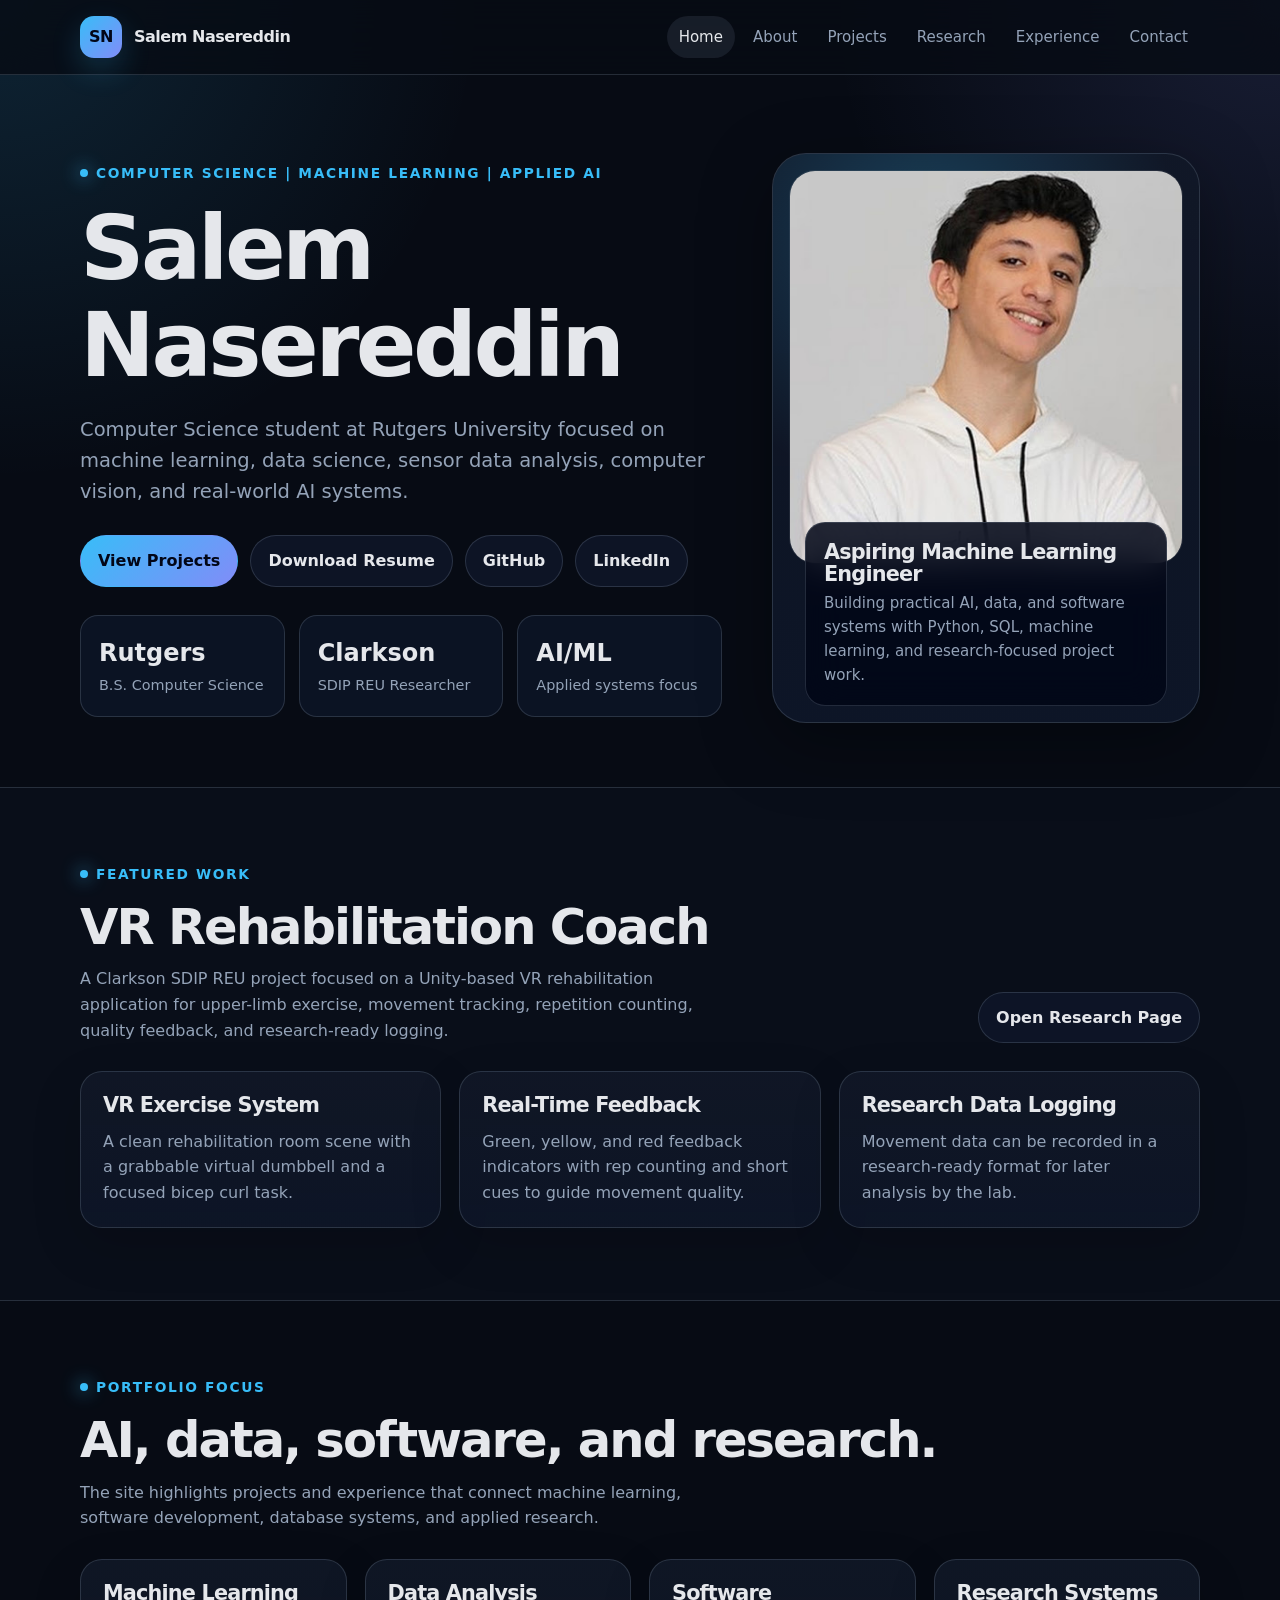
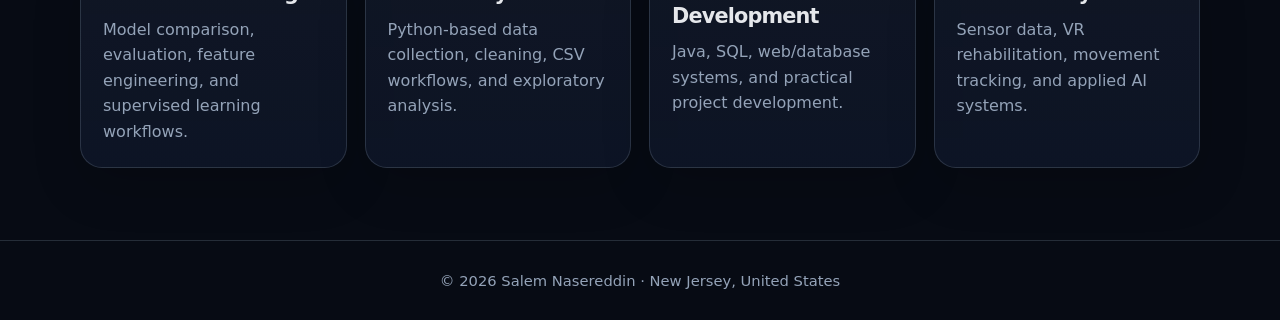
==== index.html @ d1a6cab0 "git commit -m "Initial commit"" ====
<!DOCTYPE html>
<html lang="en">
<head>
  <meta charset="UTF-8" />
  <meta name="viewport" content="width=device-width, initial-scale=1.0" />
  <meta name="description" content="Professional portfolio of Salem Nasereddin, a Rutgers Computer Science student focused on machine learning, data science, and applied AI systems." />
  <title>Salem Nasereddin</title>
  <link rel="stylesheet" href="css/style.css" />
</head>
<body>
  <header class="site-header">
    <nav class="nav container">
      <a class="brand" href="index.html" aria-label="Salem Nasereddin home">
        <span class="brand-mark">SN</span>
        <span>Salem Nasereddin</span>
      </a>
      <button class="menu-toggle" aria-label="Toggle menu" aria-expanded="false">
        <span></span><span></span><span></span>
      </button>
      <div class="nav-links">
        <a class="active" href="index.html">Home</a>
        <a href="about.html">About</a>
        <a href="projects.html">Projects</a>
        <a href="research.html">Research</a>
        <a href="experience.html">Experience</a>
        <a href="contact.html">Contact</a>
      </div>
    </nav>
  </header>

  <main>
    <section class="hero">
      <div class="container hero-grid">
        <div class="reveal">
          <span class="eyebrow">Computer Science | Machine Learning | Applied AI</span>
          <h1>Salem Nasereddin</h1>
          <p class="lead">Computer Science student at Rutgers University focused on machine learning, data science, sensor data analysis, computer vision, and real-world AI systems.</p>
          <div class="hero-actions">
            <a class="btn primary" href="projects.html">View Projects</a>
            <a class="btn secondary" href="assets/Salem_Nasereddin_Resume.pdf" target="_blank" rel="noreferrer">Download Resume</a>
            <a class="btn secondary" href="https://github.com/xs0mx" target="_blank" rel="noreferrer">GitHub</a>
            <a class="btn secondary" href="https://www.linkedin.com/in/salem-nasereddin-930493247/" target="_blank" rel="noreferrer">LinkedIn</a>
          </div>
          <div class="stat-grid">
            <div class="stat"><strong>Rutgers</strong><span>B.S. Computer Science</span></div>
            <div class="stat"><strong>Clarkson</strong><span>SDIP REU Researcher</span></div>
            <div class="stat"><strong>AI/ML</strong><span>Applied systems focus</span></div>
          </div>
        </div>
        <aside class="hero-card reveal">
          <img class="profile-photo" src="assets/profile.jpg" alt="Professional photo of Salem Nasereddin" />
          <div class="quick-card">
            <h3>Aspiring Machine Learning Engineer</h3>
            <p>Building practical AI, data, and software systems with Python, SQL, machine learning, and research-focused project work.</p>
          </div>
        </aside>
      </div>
    </section>

    <section class="section alt">
      <div class="container">
        <div class="section-header reveal">
          <div>
            <span class="eyebrow">Featured Work</span>
            <h2>VR Rehabilitation Coach</h2>
            <p>A Clarkson SDIP REU project focused on a Unity-based VR rehabilitation application for upper-limb exercise, movement tracking, repetition counting, quality feedback, and research-ready logging.</p>
          </div>
          <a class="btn secondary" href="research.html">Open Research Page</a>
        </div>
        <div class="grid-3">
          <article class="card reveal">
            <h3>VR Exercise System</h3>
            <p>A clean rehabilitation room scene with a grabbable virtual dumbbell and a focused bicep curl task.</p>
          </article>
          <article class="card reveal">
            <h3>Real-Time Feedback</h3>
            <p>Green, yellow, and red feedback indicators with rep counting and short cues to guide movement quality.</p>
          </article>
          <article class="card reveal">
            <h3>Research Data Logging</h3>
            <p>Movement data can be recorded in a research-ready format for later analysis by the lab.</p>
          </article>
        </div>
      </div>
    </section>

    <section class="section">
      <div class="container">
        <div class="section-header reveal">
          <div>
            <span class="eyebrow">Portfolio Focus</span>
            <h2>AI, data, software, and research.</h2>
            <p>The site highlights projects and experience that connect machine learning, software development, database systems, and applied research.</p>
          </div>
        </div>
        <div class="grid-4">
          <article class="card reveal">
            <h3>Machine Learning</h3>
            <p>Model comparison, evaluation, feature engineering, and supervised learning workflows.</p>
          </article>
          <article class="card reveal">
            <h3>Data Analysis</h3>
            <p>Python-based data collection, cleaning, CSV workflows, and exploratory analysis.</p>
          </article>
          <article class="card reveal">
            <h3>Software Development</h3>
            <p>Java, SQL, web/database systems, and practical project development.</p>
          </article>
          <article class="card reveal">
            <h3>Research Systems</h3>
            <p>Sensor data, VR rehabilitation, movement tracking, and applied AI systems.</p>
          </article>
        </div>
      </div>
    </section>
  </main>

  <footer class="footer">
    <div class="container">© <span data-year></span> Salem Nasereddin · New Jersey, United States</div>
  </footer>
  <script src="js/script.js"></script>
</body>
</html>
---- css/style.css ----
:root {
  --bg: #070b14;
  --bg-soft: #0d1324;
  --card: #111827;
  --card-2: #0f172a;
  --text: #e5e7eb;
  --muted: #94a3b8;
  --line: rgba(148, 163, 184, 0.22);
  --accent: #38bdf8;
  --accent-2: #818cf8;
  --success: #22c55e;
  --warning: #f59e0b;
  --danger: #ef4444;
  --shadow: 0 20px 70px rgba(0, 0, 0, 0.35);
  --radius: 22px;
}

* {
  box-sizing: border-box;
}

html {
  scroll-behavior: smooth;
}

body {
  margin: 0;
  font-family: Inter, ui-sans-serif, system-ui, -apple-system, BlinkMacSystemFont, "Segoe UI", sans-serif;
  color: var(--text);
  background:
    radial-gradient(circle at top left, rgba(56, 189, 248, 0.14), transparent 30rem),
    radial-gradient(circle at top right, rgba(129, 140, 248, 0.14), transparent 28rem),
    var(--bg);
  line-height: 1.6;
}

body.menu-open {
  overflow: hidden;
}

a {
  color: inherit;
  text-decoration: none;
}

img, video {
  max-width: 100%;
}

.container {
  width: min(1120px, calc(100% - 40px));
  margin: 0 auto;
}

.site-header {
  position: sticky;
  top: 0;
  z-index: 100;
  border-bottom: 1px solid var(--line);
  background: rgba(7, 11, 20, 0.82);
  backdrop-filter: blur(18px);
}

.nav {
  height: 74px;
  display: flex;
  align-items: center;
  justify-content: space-between;
  gap: 24px;
}

.brand {
  display: inline-flex;
  align-items: center;
  gap: 12px;
  font-weight: 800;
  letter-spacing: -0.03em;
}

.brand-mark {
  width: 42px;
  height: 42px;
  border-radius: 14px;
  display: grid;
  place-items: center;
  background: linear-gradient(135deg, var(--accent), var(--accent-2));
  color: #020617;
  font-weight: 900;
  box-shadow: 0 12px 30px rgba(56, 189, 248, 0.2);
}

.nav-links {
  display: flex;
  align-items: center;
  gap: 6px;
}

.nav-links a {
  padding: 9px 12px;
  border-radius: 999px;
  color: var(--muted);
  font-size: 0.94rem;
  transition: 0.2s ease;
}

.nav-links a:hover,
.nav-links a.active {
  color: var(--text);
  background: rgba(148, 163, 184, 0.12);
}

.menu-toggle {
  display: none;
  width: 42px;
  height: 42px;
  border: 1px solid var(--line);
  border-radius: 12px;
  background: rgba(15, 23, 42, 0.8);
  color: var(--text);
  cursor: pointer;
}

.menu-toggle span {
  display: block;
  width: 18px;
  height: 2px;
  margin: 4px auto;
  background: currentColor;
  border-radius: 99px;
}

.hero {
  padding: 78px 0 64px;
}

.hero-grid {
  display: grid;
  grid-template-columns: 1.2fr 0.8fr;
  align-items: center;
  gap: 50px;
}

.eyebrow {
  display: inline-flex;
  align-items: center;
  gap: 8px;
  margin-bottom: 16px;
  color: var(--accent);
  font-size: 0.86rem;
  font-weight: 700;
  text-transform: uppercase;
  letter-spacing: 0.12em;
}

.eyebrow::before {
  content: "";
  width: 8px;
  height: 8px;
  border-radius: 50%;
  background: var(--accent);
  box-shadow: 0 0 18px var(--accent);
}

h1, h2, h3, h4 {
  line-height: 1.08;
  margin: 0;
  letter-spacing: -0.04em;
}

h1 {
  font-size: clamp(3rem, 7vw, 5.9rem);
}

h2 {
  font-size: clamp(2rem, 4vw, 3.1rem);
}

h3 {
  font-size: 1.3rem;
}

.lead {
  margin: 20px 0 0;
  max-width: 710px;
  color: var(--muted);
  font-size: clamp(1.05rem, 2vw, 1.22rem);
}

.hero-actions,
.card-actions {
  display: flex;
  flex-wrap: wrap;
  gap: 12px;
  margin-top: 28px;
}

.btn {
  display: inline-flex;
  align-items: center;
  justify-content: center;
  gap: 8px;
  padding: 12px 17px;
  border: 1px solid transparent;
  border-radius: 999px;
  font-weight: 750;
  transition: transform 0.18s ease, border-color 0.18s ease, background 0.18s ease;
}

.btn:hover {
  transform: translateY(-2px);
}

.btn.primary {
  background: linear-gradient(135deg, var(--accent), var(--accent-2));
  color: #020617;
}

.btn.secondary {
  border-color: var(--line);
  background: rgba(15, 23, 42, 0.82);
  color: var(--text);
}

.hero-card {
  position: relative;
  padding: 16px;
  border: 1px solid var(--line);
  border-radius: calc(var(--radius) + 12px);
  background: linear-gradient(180deg, rgba(17, 24, 39, 0.84), rgba(15, 23, 42, 0.88));
  box-shadow: var(--shadow);
  overflow: hidden;
}

.hero-card::before {
  content: "";
  position: absolute;
  inset: -2px;
  background: radial-gradient(circle at 35% 15%, rgba(56, 189, 248, 0.25), transparent 16rem);
  pointer-events: none;
}

.profile-photo {
  position: relative;
  z-index: 1;
  aspect-ratio: 1;
  width: 100%;
  object-fit: cover;
  border-radius: 26px;
  border: 1px solid rgba(255, 255, 255, 0.08);
}

.quick-card {
  position: relative;
  z-index: 2;
  margin: -50px 16px 0;
  padding: 18px;
  border: 1px solid var(--line);
  border-radius: 20px;
  background: rgba(2, 6, 23, 0.86);
  backdrop-filter: blur(18px);
}

.quick-card p {
  margin: 5px 0 0;
  color: var(--muted);
  font-size: 0.94rem;
}

.section {
  padding: 72px 0;
}

.section.alt {
  background: rgba(15, 23, 42, 0.28);
  border-top: 1px solid var(--line);
  border-bottom: 1px solid var(--line);
}

.section-header {
  display: flex;
  align-items: end;
  justify-content: space-between;
  gap: 24px;
  margin-bottom: 28px;
}

.section-header p {
  max-width: 650px;
  margin: 12px 0 0;
  color: var(--muted);
}

.grid-2,
.grid-3,
.grid-4 {
  display: grid;
  gap: 18px;
}

.grid-2 {
  grid-template-columns: repeat(2, minmax(0, 1fr));
}

.grid-3 {
  grid-template-columns: repeat(3, minmax(0, 1fr));
}

.grid-4 {
  grid-template-columns: repeat(4, minmax(0, 1fr));
}

.card {
  border: 1px solid var(--line);
  border-radius: var(--radius);
  background: linear-gradient(180deg, rgba(17, 24, 39, 0.88), rgba(15, 23, 42, 0.78));
  box-shadow: 0 18px 50px rgba(0, 0, 0, 0.16);
  padding: 22px;
}

.card.featured {
  background:
    linear-gradient(180deg, rgba(17, 24, 39, 0.88), rgba(15, 23, 42, 0.84)),
    radial-gradient(circle at top right, rgba(56, 189, 248, 0.25), transparent 18rem);
}

.card p,
.timeline p,
.skill-list li,
.check-list li {
  color: var(--muted);
}

.card p {
  margin: 12px 0 0;
}

.tag-row {
  display: flex;
  flex-wrap: wrap;
  gap: 8px;
  margin-top: 18px;
}

.tag {
  display: inline-flex;
  padding: 5px 9px;
  border: 1px solid rgba(56, 189, 248, 0.28);
  border-radius: 999px;
  background: rgba(56, 189, 248, 0.08);
  color: #bae6fd;
  font-size: 0.78rem;
  font-weight: 650;
}

.stat-grid {
  display: grid;
  grid-template-columns: repeat(3, minmax(0, 1fr));
  gap: 14px;
  margin-top: 28px;
}

.stat {
  padding: 18px;
  border: 1px solid var(--line);
  border-radius: 18px;
  background: rgba(15, 23, 42, 0.72);
}

.stat strong {
  display: block;
  font-size: 1.5rem;
  color: var(--text);
}

.stat span {
  color: var(--muted);
  font-size: 0.9rem;
}

.page-hero {
  padding: 70px 0 42px;
  border-bottom: 1px solid var(--line);
}

.page-hero p {
  color: var(--muted);
  max-width: 760px;
  font-size: 1.1rem;
}

.timeline {
  display: grid;
  gap: 16px;
}

.timeline-item {
  display: grid;
  grid-template-columns: 190px 1fr;
  gap: 22px;
  padding: 22px;
  border: 1px solid var(--line);
  border-radius: var(--radius);
  background: rgba(15, 23, 42, 0.76);
}

.timeline-date {
  color: var(--accent);
  font-weight: 800;
}

.timeline h3 {
  margin-bottom: 5px;
}

.timeline p {
  margin: 8px 0 0;
}

.check-list,
.skill-list {
  padding-left: 18px;
  margin: 14px 0 0;
}

.check-list li,
.skill-list li {
  margin: 8px 0;
}

.video-frame {
  overflow: hidden;
  border-radius: var(--radius);
  border: 1px solid var(--line);
  background: #020617;
  box-shadow: var(--shadow);
}

.video-frame video {
  display: block;
  width: 100%;
}

.contact-panel {
  display: grid;
  grid-template-columns: 1fr 1fr;
  gap: 18px;
}

.contact-link {
  display: flex;
  justify-content: space-between;
  align-items: center;
  gap: 16px;
  padding: 18px 20px;
  border: 1px solid var(--line);
  border-radius: 18px;
  background: rgba(15, 23, 42, 0.76);
  color: var(--text);
  transition: 0.18s ease;
}

.contact-link:hover {
  transform: translateY(-2px);
  border-color: rgba(56, 189, 248, 0.45);
}

.contact-link span {
  color: var(--muted);
  font-size: 0.92rem;
}

.footer {
  padding: 28px 0;
  border-top: 1px solid var(--line);
  color: var(--muted);
  text-align: center;
  font-size: 0.92rem;
}

.footer a {
  color: var(--text);
}

.reveal {
  opacity: 0;
  transform: translateY(18px);
  transition: 0.7s ease;
}

.reveal.visible {
  opacity: 1;
  transform: translateY(0);
}

@media (max-width: 900px) {
  .hero-grid,
  .grid-2,
  .grid-3,
  .grid-4,
  .contact-panel {
    grid-template-columns: 1fr;
  }

  .hero {
    padding-top: 48px;
  }

  .hero-card {
    max-width: 440px;
  }

  .stat-grid {
    grid-template-columns: 1fr;
  }

  .timeline-item {
    grid-template-columns: 1fr;
  }

  .section-header {
    align-items: start;
    flex-direction: column;
  }
}

@media (max-width: 760px) {
  .menu-toggle {
    display: block;
  }

  .nav-links {
    position: fixed;
    inset: 74px 0 auto 0;
    display: none;
    flex-direction: column;
    align-items: stretch;
    padding: 18px 20px 28px;
    background: rgba(7, 11, 20, 0.98);
    border-bottom: 1px solid var(--line);
  }

  .nav-links.open {
    display: flex;
  }

  .nav-links a {
    padding: 14px 16px;
    border-radius: 14px;
  }

  .container {
    width: min(100% - 28px, 1120px);
  }

  .section,
  .page-hero {
    padding: 46px 0;
  }
}
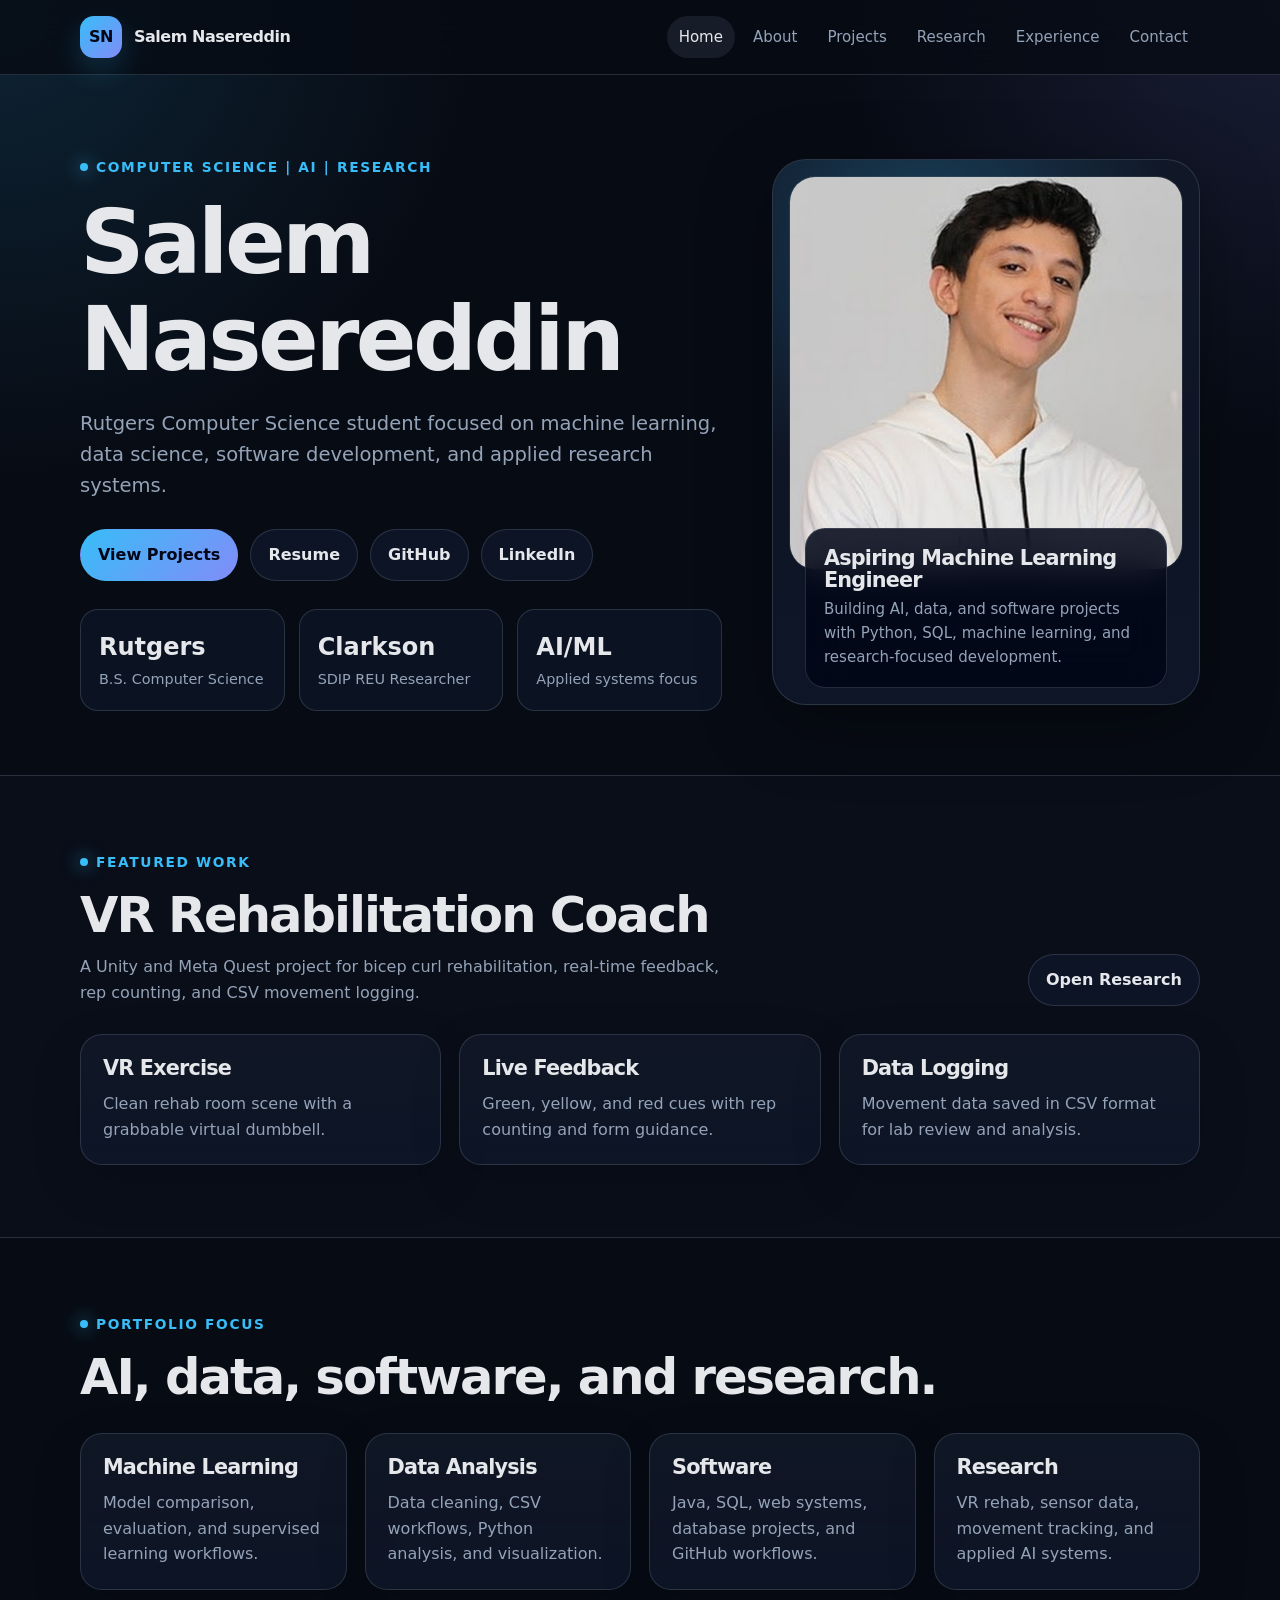
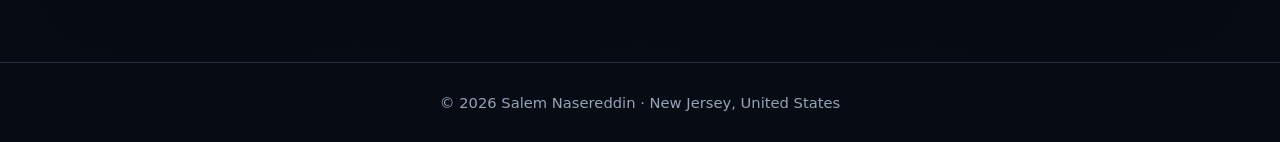
==== commit 380688e4: "Update index.html" ====
--- a/index.html
+++ b/index.html
@@ -3,7 +3,7 @@
 <head>
   <meta charset="UTF-8" />
   <meta name="viewport" content="width=device-width, initial-scale=1.0" />
-  <meta name="description" content="Professional portfolio of Salem Nasereddin, a Rutgers Computer Science student focused on machine learning, data science, and applied AI systems." />
+  <meta name="description" content="Portfolio of Salem Nasereddin, a Rutgers Computer Science student focused on AI, machine learning, data, and research systems." />
   <title>Salem Nasereddin</title>
   <link rel="stylesheet" href="css/style.css" />
 </head>
@@ -14,9 +14,11 @@
         <span class="brand-mark">SN</span>
         <span>Salem Nasereddin</span>
       </a>
+
       <button class="menu-toggle" aria-label="Toggle menu" aria-expanded="false">
         <span></span><span></span><span></span>
       </button>
+
       <div class="nav-links">
         <a class="active" href="index.html">Home</a>
         <a href="about.html">About</a>
@@ -32,26 +34,29 @@
     <section class="hero">
       <div class="container hero-grid">
         <div class="reveal">
-          <span class="eyebrow">Computer Science | Machine Learning | Applied AI</span>
+          <span class="eyebrow">Computer Science | AI | Research</span>
           <h1>Salem Nasereddin</h1>
-          <p class="lead">Computer Science student at Rutgers University focused on machine learning, data science, sensor data analysis, computer vision, and real-world AI systems.</p>
+          <p class="lead">Rutgers Computer Science student focused on machine learning, data science, software development, and applied research systems.</p>
+
           <div class="hero-actions">
             <a class="btn primary" href="projects.html">View Projects</a>
-            <a class="btn secondary" href="assets/Salem_Nasereddin_Resume.pdf" target="_blank" rel="noreferrer">Download Resume</a>
+            <a class="btn secondary" href="assets/Salem_Nasereddin_Resume.pdf" target="_blank" rel="noreferrer">Resume</a>
             <a class="btn secondary" href="https://github.com/xs0mx" target="_blank" rel="noreferrer">GitHub</a>
             <a class="btn secondary" href="https://www.linkedin.com/in/salem-nasereddin-930493247/" target="_blank" rel="noreferrer">LinkedIn</a>
           </div>
+
           <div class="stat-grid">
             <div class="stat"><strong>Rutgers</strong><span>B.S. Computer Science</span></div>
             <div class="stat"><strong>Clarkson</strong><span>SDIP REU Researcher</span></div>
             <div class="stat"><strong>AI/ML</strong><span>Applied systems focus</span></div>
           </div>
         </div>
+
         <aside class="hero-card reveal">
           <img class="profile-photo" src="assets/profile.jpg" alt="Professional photo of Salem Nasereddin" />
           <div class="quick-card">
             <h3>Aspiring Machine Learning Engineer</h3>
-            <p>Building practical AI, data, and software systems with Python, SQL, machine learning, and research-focused project work.</p>
+            <p>Building AI, data, and software projects with Python, SQL, machine learning, and research-focused development.</p>
           </div>
         </aside>
       </div>
@@ -63,22 +68,23 @@
           <div>
             <span class="eyebrow">Featured Work</span>
             <h2>VR Rehabilitation Coach</h2>
-            <p>A Clarkson SDIP REU project focused on a Unity-based VR rehabilitation application for upper-limb exercise, movement tracking, repetition counting, quality feedback, and research-ready logging.</p>
+            <p>A Unity and Meta Quest project for bicep curl rehabilitation, real-time feedback, rep counting, and CSV movement logging.</p>
           </div>
-          <a class="btn secondary" href="research.html">Open Research Page</a>
+          <a class="btn secondary" href="research.html">Open Research</a>
         </div>
+
         <div class="grid-3">
           <article class="card reveal">
-            <h3>VR Exercise System</h3>
-            <p>A clean rehabilitation room scene with a grabbable virtual dumbbell and a focused bicep curl task.</p>
+            <h3>VR Exercise</h3>
+            <p>Clean rehab room scene with a grabbable virtual dumbbell.</p>
           </article>
           <article class="card reveal">
-            <h3>Real-Time Feedback</h3>
-            <p>Green, yellow, and red feedback indicators with rep counting and short cues to guide movement quality.</p>
+            <h3>Live Feedback</h3>
+            <p>Green, yellow, and red cues with rep counting and form guidance.</p>
           </article>
           <article class="card reveal">
-            <h3>Research Data Logging</h3>
-            <p>Movement data can be recorded in a research-ready format for later analysis by the lab.</p>
+            <h3>Data Logging</h3>
+            <p>Movement data saved in CSV format for lab review and analysis.</p>
           </article>
         </div>
       </div>
@@ -90,25 +96,25 @@
           <div>
             <span class="eyebrow">Portfolio Focus</span>
             <h2>AI, data, software, and research.</h2>
-            <p>The site highlights projects and experience that connect machine learning, software development, database systems, and applied research.</p>
           </div>
         </div>
+
         <div class="grid-4">
           <article class="card reveal">
             <h3>Machine Learning</h3>
-            <p>Model comparison, evaluation, feature engineering, and supervised learning workflows.</p>
+            <p>Model comparison, evaluation, and supervised learning workflows.</p>
           </article>
           <article class="card reveal">
             <h3>Data Analysis</h3>
-            <p>Python-based data collection, cleaning, CSV workflows, and exploratory analysis.</p>
+            <p>Data cleaning, CSV workflows, Python analysis, and visualization.</p>
           </article>
           <article class="card reveal">
-            <h3>Software Development</h3>
-            <p>Java, SQL, web/database systems, and practical project development.</p>
+            <h3>Software</h3>
+            <p>Java, SQL, web systems, database projects, and GitHub workflows.</p>
           </article>
           <article class="card reveal">
-            <h3>Research Systems</h3>
-            <p>Sensor data, VR rehabilitation, movement tracking, and applied AI systems.</p>
+            <h3>Research</h3>
+            <p>VR rehab, sensor data, movement tracking, and applied AI systems.</p>
           </article>
         </div>
       </div>
@@ -118,6 +124,7 @@
   <footer class="footer">
     <div class="container">© <span data-year></span> Salem Nasereddin · New Jersey, United States</div>
   </footer>
+
   <script src="js/script.js"></script>
 </body>
 </html>
--- a/css/style.css
+++ b/css/style.css
@@ -557,3 +557,17 @@
     padding: 46px 0;
   }
 }
+.education-card {
+  overflow: hidden;
+}
+
+.education-photo {
+  width: 100%;
+  height: 550px;
+  object-fit: cover;
+  object-position: center;
+  border-radius: 18px;
+  border: 1px solid var(--line);
+  margin-bottom: 18px;
+  display: block;
+}
